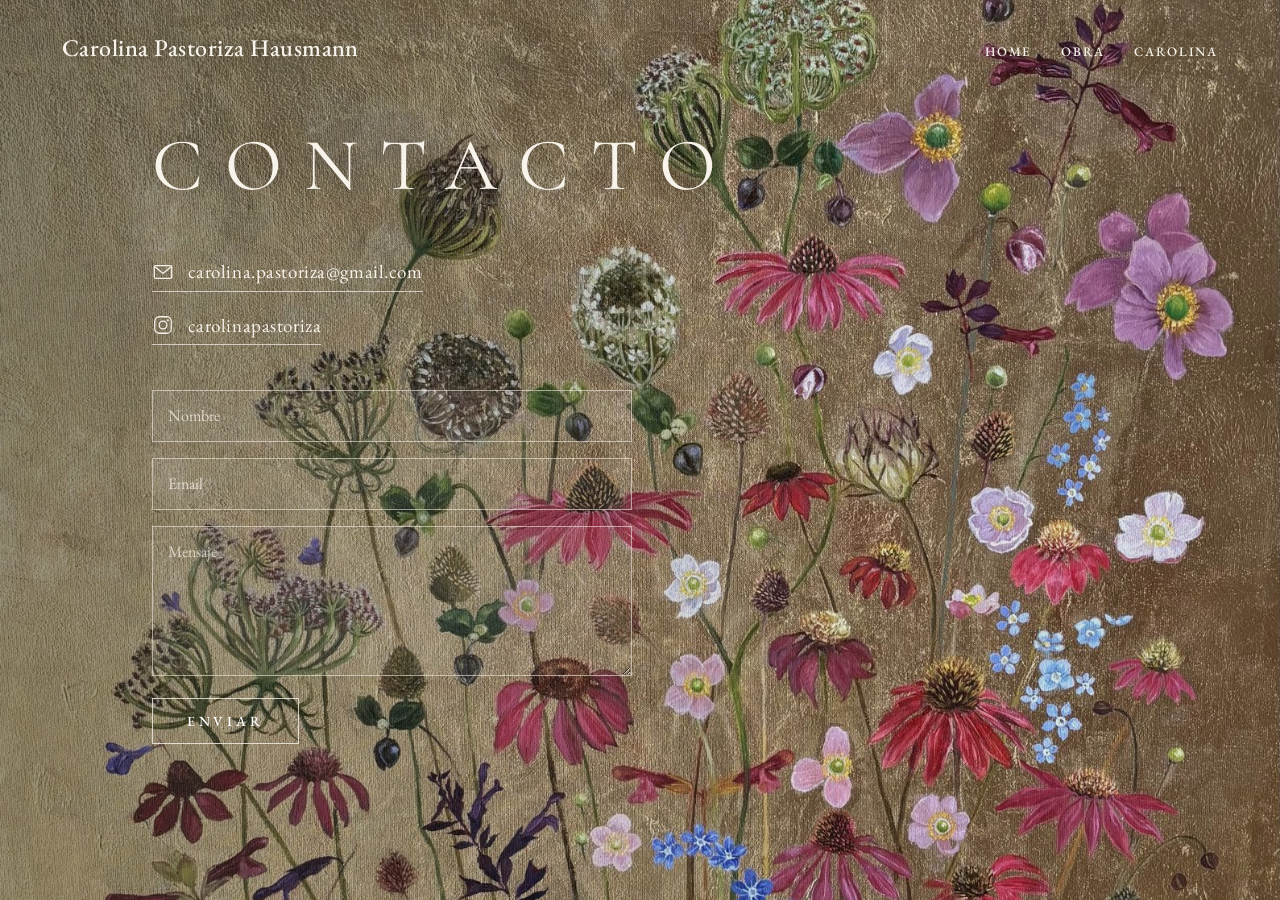
==== contacto.html @ fea4bdc0 "Sitio de Carolina Pastoriza Hausmann + panel de administración Web fiel al compendio PDF: home (Pala" ====
<!DOCTYPE html>
<html lang="es">
<head>
<meta charset="utf-8">
<meta name="viewport" content="width=device-width, initial-scale=1">
<title>Contacto — Carolina Pastoriza Hausmann</title>
<link rel="icon" href="data:image/svg+xml,%3Csvg xmlns='http://www.w3.org/2000/svg' viewBox='0 0 32 32'%3E%3Crect width='32' height='32' fill='%23F5F1E7'/%3E%3Ctext x='16' y='23' font-family='Georgia' font-size='19' fill='%23B98A2F' text-anchor='middle'%3EC%3C/text%3E%3C/svg%3E">
<link rel="preconnect" href="https://fonts.googleapis.com"><link rel="preconnect" href="https://fonts.gstatic.com" crossorigin>
<link href="https://fonts.googleapis.com/css2?family=Cormorant+Garamond:wght@400;500;600&family=EB+Garamond:ital,wght@0,400;0,500;0,600;1,400;1,600&display=swap" rel="stylesheet">
<link rel="stylesheet" href="css/estilo.css">
</head>
<body class="oscura">
<div class="fondo" style="background-image:url('assets/contacto-fondo.jpg');background-position:70% center"></div>
<div class="velo" style="background:linear-gradient(100deg,rgba(25,18,2,.5),rgba(25,18,2,.08) 60%)"></div>
<header class="top">
  <a class="logo" href="./" style="color:var(--blanco);text-shadow:0 1px 12px rgba(0,0,0,.4)">Carolina Pastoriza Hausmann</a>
  <nav class="menu">
    <a href="./">Home</a>
    <a href="obra">Obra</a>
    <a href="carolina">Carolina</a>
  </nav>
</header>
<main class="cont-wrap">
  <h1>CONTACTO</h1>
  <div class="cont-datos">
    <a id="mail" href="mailto:carolina.pastoriza@gmail.com">
      <svg viewBox="0 0 24 24" fill="none" stroke="currentColor" stroke-width="1.4"><rect x="2.5" y="5" width="19" height="14" rx="1.5"/><path d="m3.5 6.5 8.5 7 8.5-7"/></svg>
      <span id="mailTxt">carolina.pastoriza@gmail.com</span>
    </a>
    <a id="ig" href="https://instagram.com/carolinapastoriza" target="_blank" rel="noopener">
      <svg viewBox="0 0 24 24" fill="none" stroke="currentColor" stroke-width="1.4"><rect x="3" y="3" width="18" height="18" rx="5"/><circle cx="12" cy="12" r="4.2"/><circle cx="17.3" cy="6.7" r="1.1" fill="currentColor" stroke="none"/></svg>
      <span id="igTxt">carolinapastoriza</span>
    </a>
  </div>
  <form class="cont-form" id="form">
    <input id="f-nombre" placeholder="Nombre" autocomplete="name" required>
    <input id="f-email" type="email" placeholder="Email" autocomplete="email">
    <textarea id="f-mensaje" placeholder="Mensaje" required></textarea>
    <button type="submit" id="f-btn">ENVIAR</button>
    <div class="cont-ok" id="f-ok" hidden></div>
  </form>
</main>
<script src="data/seed.js"></script>
<script src="js/base.js"></script>
<script>
CARO.promesa.then(d => {
  const t = d.textos;
  if (t.email) { document.getElementById('mail').href = 'mailto:' + t.email; document.getElementById('mailTxt').textContent = t.email; }
  if (t.instagram) { document.getElementById('ig').href = 'https://instagram.com/' + encodeURIComponent(t.instagram); document.getElementById('igTxt').textContent = t.instagram; }
});
document.getElementById('form').addEventListener('submit', async ev => {
  ev.preventDefault();
  const btn = document.getElementById('f-btn'), ok = document.getElementById('f-ok');
  btn.disabled = true; btn.textContent = 'ENVIANDO…';
  try {
    const r = await fetch(CARO_API + '/contacto', {
      method: 'POST', headers: { 'Content-Type': 'application/json' },
      body: JSON.stringify({ nombre: document.getElementById('f-nombre').value, email: document.getElementById('f-email').value, mensaje: document.getElementById('f-mensaje').value })
    });
    const d = await r.json();
    if (d.error) throw new Error(d.error);
    ok.hidden = false; ok.textContent = 'Gracias — tu mensaje fue enviado. Te responderemos a la brevedad.';
    ev.target.reset(); btn.textContent = 'ENVIADO ✓';
  } catch (e) {
    ok.hidden = false; ok.textContent = 'No se pudo enviar (' + e.message + '). Escribinos por mail, arriba.';
    btn.disabled = false; btn.textContent = 'ENVIAR';
  }
});
</script>
</body>
</html>
---- css/estilo.css ----
/* ── Carolina Pastoriza Hausmann — estética del compendio ── */
:root{
  --crema:#F5F1E7;
  --tinta:#41372A;
  --tinta2:#5C5140;
  --oro:#B98A2F;
  --linea:rgba(65,55,42,.18);
  --blanco:#F7F3EA;
  --serif:'EB Garamond',Georgia,serif;
  --display:'Cormorant Garamond',Georgia,serif;
}
*{box-sizing:border-box;margin:0;padding:0}
html{scroll-behavior:smooth}
body{background:var(--crema);color:var(--tinta);font:400 17px/1.65 var(--serif);-webkit-font-smoothing:antialiased}
a{color:inherit;text-decoration:none}
img{display:block;max-width:100%}
:focus-visible{outline:2px solid var(--oro);outline-offset:3px}

/* Nav horizontal (páginas claras) */
.top{display:flex;justify-content:space-between;align-items:baseline;gap:20px;padding:34px clamp(22px,5vw,62px) 0;max-width:1340px;margin:0 auto;width:100%}
.logo{font:500 clamp(19px,2.2vw,24px)/1.2 var(--serif);letter-spacing:.02em}
.menu{display:flex;gap:clamp(14px,2.4vw,30px);flex-wrap:wrap}
.menu a{font:500 13px/1 var(--serif);letter-spacing:.14em;text-transform:uppercase;padding:6px 0;border-bottom:1px solid transparent}
.menu a:hover,.menu a.on{border-bottom-color:var(--oro);color:var(--oro)}

/* Páginas oscuras (fondos de pintura) */
.oscura{color:var(--blanco)}
.oscura .menu a:hover,.oscura .menu a.on{color:#fff;border-bottom-color:#fff}
.fondo{position:fixed;inset:0;z-index:-2;background-size:cover;background-position:center}
.velo{position:fixed;inset:0;z-index:-1;background:rgba(20,15,5,.18)}

/* Footer */
.pie{max-width:1340px;margin:60px auto 0;padding:18px clamp(22px,5vw,62px) 34px;border-top:1px solid var(--linea);display:flex;justify-content:space-between;gap:14px;flex-wrap:wrap;font-size:13.5px;color:var(--tinta2)}
.pie a{border-bottom:1px solid transparent}
.pie a:hover{color:var(--oro);border-bottom-color:var(--oro)}

/* ── HOME ── */
.hero{min-height:100svh;display:flex;flex-direction:column}
.hero .top{padding-top:40px}
.hero-nombre{flex:1;display:flex;align-items:center;max-width:1340px;margin:0 auto;width:100%;padding:0 clamp(22px,5vw,62px) 12vh}
.hero-nombre h1{font:400 clamp(44px,6.4vw,86px)/1.12 var(--display);color:#fff;letter-spacing:.015em;text-shadow:0 2px 26px rgba(0,0,0,.35)}

/* ── OBRA (portada) ── */
.obra-cuerpo{min-height:100svh;display:flex;flex-direction:column}
.obra-centro{flex:1;max-width:1340px;margin:0 auto;width:100%;padding:0 clamp(22px,5vw,62px);display:flex;flex-direction:column;justify-content:center;gap:9vh}
.obra-centro h1{font:500 clamp(52px,7vw,92px)/1 var(--display);letter-spacing:.3em;color:var(--blanco);text-shadow:0 2px 22px rgba(0,0,0,.35)}
.series{display:flex;justify-content:space-between;gap:34px;flex-wrap:wrap}
.serie-link{font:500 clamp(20px,2.4vw,30px)/1 var(--display);letter-spacing:.22em;color:var(--blanco);padding:0 4px 14px;border-bottom:1px solid rgba(247,243,234,.75);display:inline-flex;align-items:center;gap:14px;text-shadow:0 1px 14px rgba(0,0,0,.4);transition:.25s}
.serie-link span{font-size:.75em;transition:transform .25s}
.serie-link:hover{border-bottom-color:#fff;color:#fff}
.serie-link:hover span{transform:translateX(6px)}

/* ── Galerías con barra lateral ── */
.lado-wrap{display:grid;grid-template-columns:250px 1fr;max-width:1420px;margin:0 auto;min-height:100svh}
.lado{padding:46px 26px 46px clamp(22px,3.4vw,46px)}
.lado .marca{font:600 24px/1.22 var(--serif)}
.lado .marca em{display:block;font-style:normal}
.raya{width:26px;height:2px;background:var(--oro);margin:12px 0 26px}
.lado h1{font:500 22px/1 var(--serif);letter-spacing:.14em}
.lado nav{display:flex;flex-direction:column;gap:13px;margin-top:34px}
.lado nav a{font:500 12.5px/1 var(--serif);letter-spacing:.15em;text-transform:uppercase;color:var(--tinta2)}
.lado nav a:hover,.lado nav a.on{color:var(--oro)}
.galeria{padding:52px clamp(20px,3.5vw,54px) 30px;border-left:1px solid var(--linea);display:flex;flex-direction:column}
.grilla{flex:1;display:flex;flex-wrap:wrap;gap:26px 22px;align-content:flex-start;justify-content:center}
.pieza{cursor:pointer;transition:transform .25s}
.pieza:hover{transform:translateY(-4px)}
.pieza img{height:210px;width:auto;max-width:78vw;box-shadow:0 1px 14px rgba(60,45,20,.16)}
.pieza figcaption{margin-top:10px;max-width:250px}
.pieza .tit{font:600 italic 19px/1.25 var(--serif);font-style:italic}
.pieza .meta{font-size:14px;color:var(--tinta2);line-height:1.5;margin-top:2px}

/* ── Ficha de obra ── */
.ficha{max-width:1340px;margin:0 auto;padding:44px clamp(22px,5vw,62px) 0;display:grid;grid-template-columns:minmax(0,7fr) minmax(250px,4fr);gap:clamp(28px,5vw,80px);align-items:start}
.ficha-img img{max-height:76vh;width:auto;max-width:100%;box-shadow:0 2px 22px rgba(60,45,20,.18)}
.ficha-info{padding-top:9vh}
.ficha-info h1{font:500 clamp(26px,2.6vw,34px)/1.25 var(--serif);letter-spacing:.04em;text-transform:uppercase;max-width:14ch}
.ficha-info .sub{width:70px;height:2px;background:var(--oro);margin:14px 0 26px}
.ficha-meta{font:400 19px/2 var(--serif);letter-spacing:.05em;text-transform:uppercase}
.ficha-desc{margin-top:22px;font-size:16.5px;color:var(--tinta2);max-width:40ch}
.volver{display:inline-block;margin-top:30px;color:var(--oro);font:500 14px/1 var(--serif);letter-spacing:.12em;text-transform:uppercase;border-bottom:1px solid transparent}
.volver:hover{border-bottom-color:var(--oro)}

/* ── CAROLINA ── */
.caro-fondo{position:fixed;inset:0;z-index:-2;background:url('../assets/oro.jpg') center/cover}
.caro-wrap{max-width:1340px;margin:0 auto;padding:0 clamp(22px,5vw,62px);display:grid;grid-template-columns:minmax(280px,5fr) 7fr;gap:clamp(26px,4.5vw,70px);align-items:end}
.caro-foto{align-self:end}
.caro-foto img{width:100%;max-width:520px;box-shadow:0 6px 40px rgba(60,40,0,.35)}
.caro-col{padding:5vh 0 8vh}
.caro-col h1{font:500 clamp(42px,5.4vw,72px)/1.1 var(--display);letter-spacing:.24em;color:#221A0C}
.caro-col .sub{font:500 14px/1 var(--serif);letter-spacing:.32em;color:#5A430F;margin:14px 0 30px}
.caro-col .intro{font-size:18.5px;line-height:1.75;color:#33290F;max-width:52ch}
.caro-bloques{display:grid;grid-template-columns:1fr 1fr;gap:34px clamp(24px,3vw,46px);margin-top:44px}
.caro-bloques h3{font:600 13.5px/1.3 var(--serif);letter-spacing:.12em;color:#3E2E08}
.caro-bloques p{font-size:15px;line-height:1.7;color:#4A3A14;margin-top:8px}

/* ── CONTACTO ── */
.cont-wrap{max-width:1340px;margin:0 auto;padding:7vh clamp(22px,5vw,62px) 10vh;max-width:640px;margin-left:clamp(22px,7vw,120px)}
.cont-wrap h1{font:400 clamp(46px,5.8vw,76px)/1 var(--display);letter-spacing:.3em;color:var(--blanco);text-shadow:0 2px 18px rgba(0,0,0,.4)}
.cont-datos{margin:6vh 0 5vh;display:flex;flex-direction:column;gap:18px}
.cont-datos a{display:inline-flex;align-items:center;gap:14px;color:var(--blanco);font-size:19px;letter-spacing:.03em;width:max-content;max-width:100%;border-bottom:1px solid rgba(247,243,234,.7);padding-bottom:3px}
.cont-datos a:hover{border-bottom-color:#fff}
.cont-datos svg{width:22px;height:22px;flex:none}
.cont-form{display:flex;flex-direction:column;gap:16px;max-width:480px}
.cont-form input,.cont-form textarea{background:rgba(255,255,255,.06);border:1px solid rgba(247,243,234,.55);color:#fff;font:400 16px/1.5 var(--serif);padding:13px 15px;width:100%}
.cont-form input::placeholder,.cont-form textarea::placeholder{color:rgba(247,243,234,.75)}
.cont-form input:focus,.cont-form textarea:focus{outline:none;border-color:#fff;background:rgba(255,255,255,.1)}
.cont-form textarea{min-height:150px;resize:vertical}
.cont-form button{margin-top:6px;width:max-content;background:transparent;border:1px solid rgba(247,243,234,.8);color:#fff;font:500 14px/1 var(--serif);letter-spacing:.28em;padding:15px 34px;cursor:pointer;transition:.25s}
.cont-form button:hover{background:rgba(255,255,255,.14)}
.cont-ok{color:#EDE3C8;font-size:16px}

/* ── Responsive ── */
@media (max-width:900px){
  .lado-wrap{grid-template-columns:1fr}
  .lado{padding:34px 24px 0}
  .lado nav{flex-direction:row;flex-wrap:wrap;gap:16px;margin-top:20px}
  .galeria{border-left:none;padding-top:30px}
  .ficha{grid-template-columns:1fr}
  .ficha-info{padding-top:0}
  .caro-wrap{grid-template-columns:1fr;align-items:start}
  .caro-foto{order:2;padding-bottom:40px}
  .caro-col{padding-top:4vh}
  .caro-bloques{grid-template-columns:1fr}
  .series{flex-direction:column;gap:34px}
  .cont-wrap{margin-left:0}
}
@media (max-width:560px){
  .pieza img{height:auto;width:100%;max-width:none}
  .pieza{width:100%}
  .grilla{gap:34px}
  .hero-nombre h1{font-size:44px}
}
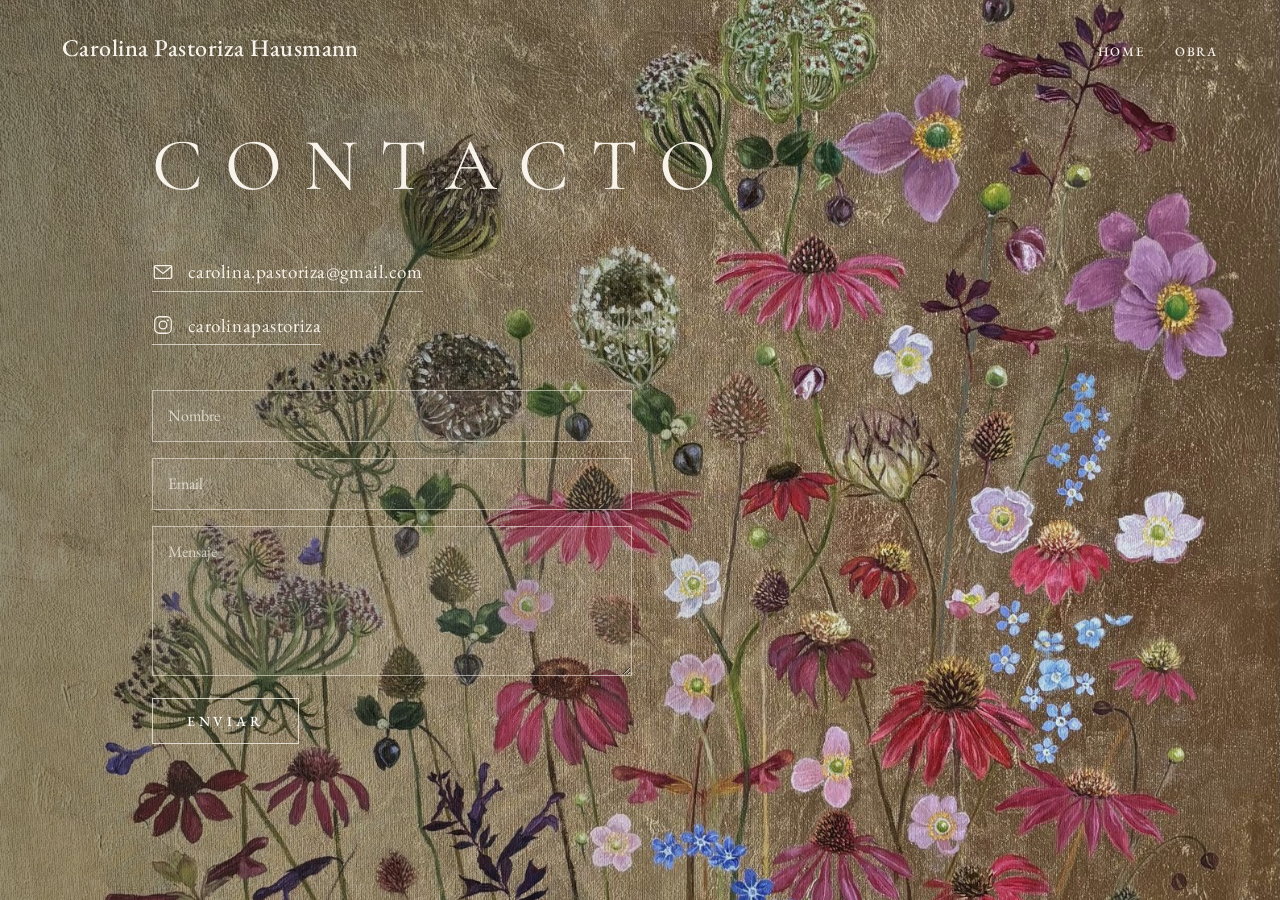
==== commit 551046a2: "Ocultar la sección Carolina de todos los menús (pedido 22/9) La página /carolina sigue existiendo po" ====
--- a/contacto.html
+++ b/contacto.html
@@ -17,7 +17,6 @@
   <nav class="menu">
     <a href="./">Home</a>
     <a href="obra">Obra</a>
-    <a href="carolina">Carolina</a>
   </nav>
 </header>
 <main class="cont-wrap">
--- a/css/estilo.css
+++ b/css/estilo.css
@@ -82,16 +82,19 @@
 
 /* ── CAROLINA ── */
 .caro-fondo{position:fixed;inset:0;z-index:-2;background:url('../assets/oro.jpg') center/cover}
-.caro-wrap{max-width:1340px;margin:0 auto;padding:0 clamp(22px,5vw,62px);display:grid;grid-template-columns:minmax(280px,5fr) 7fr;gap:clamp(26px,4.5vw,70px);align-items:end}
-.caro-foto{align-self:end}
-.caro-foto img{width:100%;max-width:520px;box-shadow:0 6px 40px rgba(60,40,0,.35)}
-.caro-col{padding:5vh 0 8vh}
+/* velo suave: baja el brillo del dorado para que el texto respire */
+.caro-fondo::after{content:'';position:absolute;inset:0;background:rgba(247,240,222,.38)}
+/* Una sola pieza: foto + texto en la misma tarjeta sobre el dorado */
+.caro-wrap{width:min(1180px,calc(100% - 2*clamp(22px,5vw,62px)));margin:4vh auto 8vh;display:grid;grid-template-columns:minmax(280px,5fr) 7fr;align-items:stretch;background:rgba(248,242,228,.68);backdrop-filter:blur(5px);-webkit-backdrop-filter:blur(5px);box-shadow:0 18px 70px rgba(80,55,10,.22);overflow:hidden}
+.caro-foto{min-height:100%}
+.caro-foto img{width:100%;height:100%;object-fit:cover;object-position:center 22%}
+.caro-col{padding:clamp(30px,5.5vh,58px) clamp(24px,3.6vw,58px)}
 .caro-col h1{font:500 clamp(42px,5.4vw,72px)/1.1 var(--display);letter-spacing:.24em;color:#221A0C}
 .caro-col .sub{font:500 14px/1 var(--serif);letter-spacing:.32em;color:#5A430F;margin:14px 0 30px}
-.caro-col .intro{font-size:18.5px;line-height:1.75;color:#33290F;max-width:52ch}
+.caro-col .intro{font-size:18.5px;line-height:1.75;color:#2A2109;max-width:52ch}
 .caro-bloques{display:grid;grid-template-columns:1fr 1fr;gap:34px clamp(24px,3vw,46px);margin-top:44px}
 .caro-bloques h3{font:600 13.5px/1.3 var(--serif);letter-spacing:.12em;color:#3E2E08}
-.caro-bloques p{font-size:15px;line-height:1.7;color:#4A3A14;margin-top:8px}
+.caro-bloques p{font-size:15px;line-height:1.7;color:#3B2E0F;margin-top:8px}
 
 /* ── CONTACTO ── */
 .cont-wrap{max-width:1340px;margin:0 auto;padding:7vh clamp(22px,5vw,62px) 10vh;max-width:640px;margin-left:clamp(22px,7vw,120px)}
@@ -117,12 +120,19 @@
   .galeria{border-left:none;padding-top:30px}
   .ficha{grid-template-columns:1fr}
   .ficha-info{padding-top:0}
-  .caro-wrap{grid-template-columns:1fr;align-items:start}
-  .caro-foto{order:2;padding-bottom:40px}
-  .caro-col{padding-top:4vh}
+  .caro-wrap{grid-template-columns:1fr}
+  .caro-foto{min-height:0}
+  .caro-foto img{height:46vh}
   .caro-bloques{grid-template-columns:1fr}
-  .series{flex-direction:column;gap:34px}
+  .series{flex-direction:column;gap:34px;align-items:flex-start}
+  .serie-link{width:max-content}
   .cont-wrap{margin-left:0}
+}
+@media (max-width:700px){
+  .top{flex-wrap:nowrap;align-items:flex-start;gap:12px}
+  .logo{font-size:17px;line-height:1.3;max-width:46%}
+  .menu{flex-wrap:nowrap;gap:13px;justify-content:flex-end;margin-top:4px}
+  .menu a{font-size:11px;letter-spacing:.09em;white-space:nowrap}
 }
 @media (max-width:560px){
   .pieza img{height:auto;width:100%;max-width:none}
